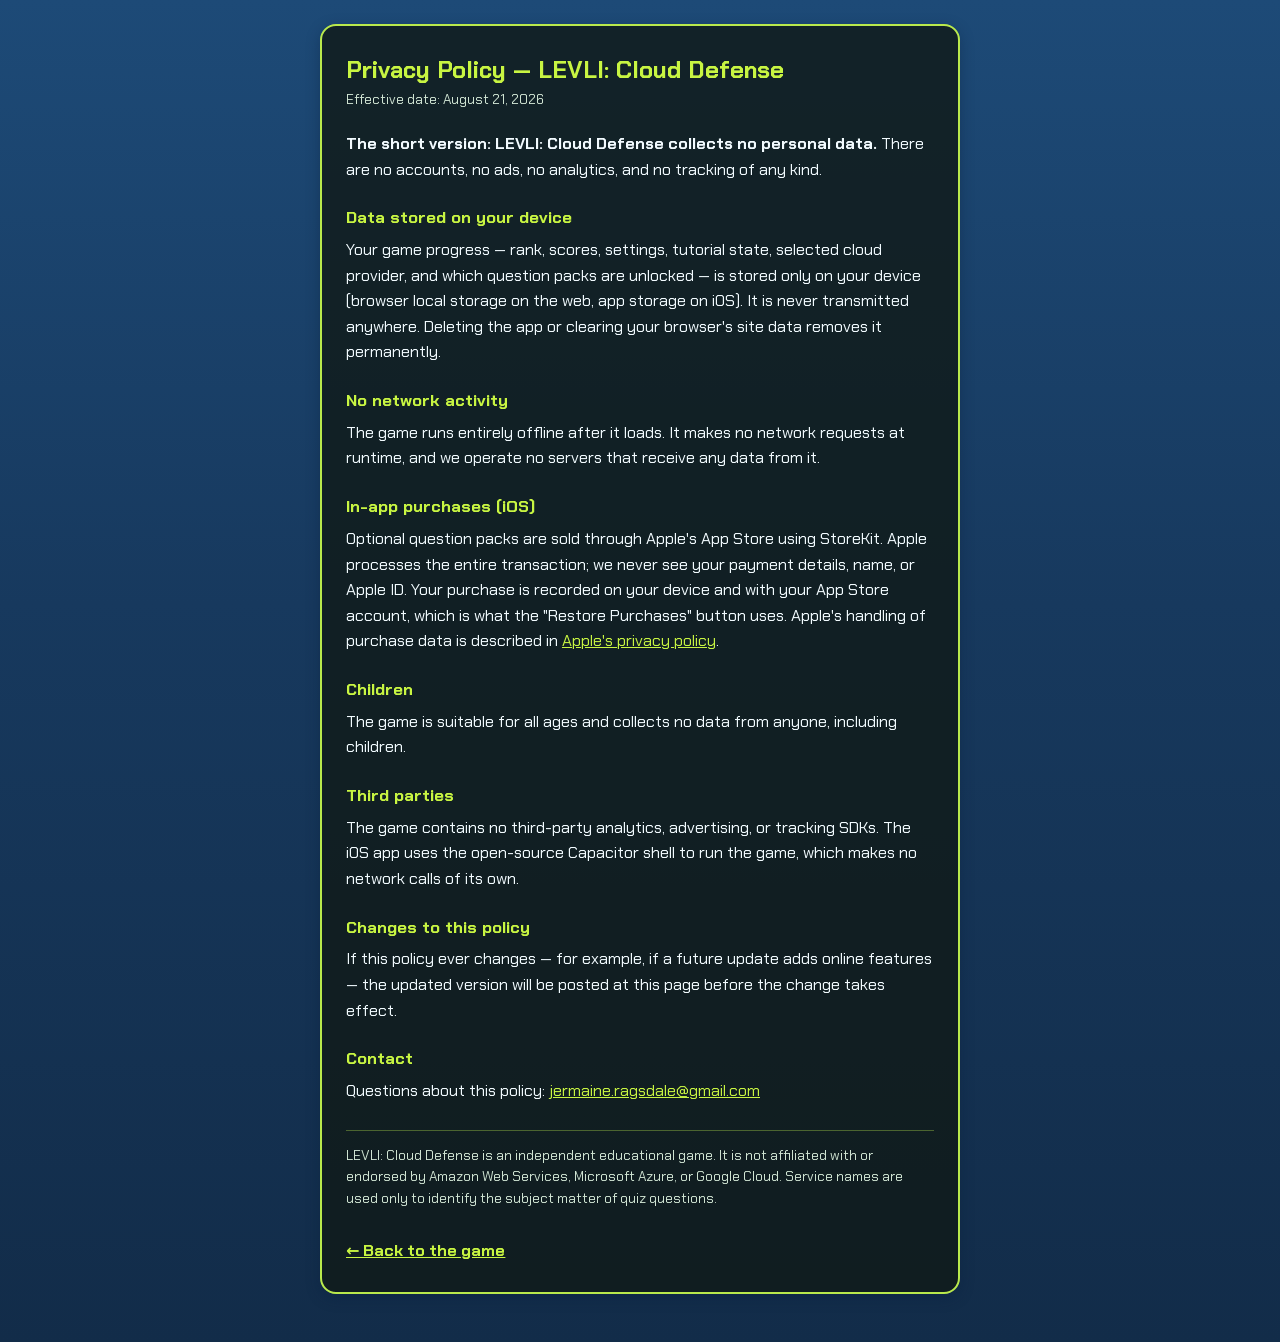
==== privacy.html @ ce09f36c "Deploy web build 2026-08-26_20:43" ====
<!doctype html>
<html lang="en">
  <head>
    <meta charset="UTF-8" />
    <meta name="viewport" content="width=device-width, initial-scale=1.0, viewport-fit=cover" />
    <meta name="theme-color" content="#17395e" />
    <meta
      name="description"
      content="Privacy policy for LEVLI: Cloud Defense. The game collects no personal data."
    />
    <link
      rel="icon"
      href="data:image/svg+xml,%3Csvg xmlns='http://www.w3.org/2000/svg' viewBox='0 0 100 100'%3E%3Cpath d='M50 4 L90 20 V52 C90 76 72 92 50 98 C28 92 10 76 10 52 V20 Z' fill='%23c8f542' stroke='%232c3440' stroke-width='6'/%3E%3C/svg%3E"
    />
    <title>Privacy Policy — LEVLI: Cloud Defense</title>
    <style>
      @font-face {
        font-family: 'Chakra Petch';
        font-weight: 400;
        font-style: normal;
        font-display: swap;
        src: url('./fonts/chakra-petch-400.woff2') format('woff2');
      }
      @font-face {
        font-family: 'Chakra Petch';
        font-weight: 700;
        font-style: normal;
        font-display: swap;
        src: url('./fonts/chakra-petch-700.woff2') format('woff2');
      }

      :root {
        --lime: #c8f542;
        --panel-dark: rgba(16, 26, 24, 0.82);
        --panel-border: #b9e94c;
        --hud-text: #f2fbff;
        --muted: #cfe3d2;
      }

      * {
        margin: 0;
        padding: 0;
        box-sizing: border-box;
      }

      body {
        background: #17395e;
        background-image: linear-gradient(180deg, #1d4a77 0%, #17395e 45%, #122c49 100%);
        min-height: 100vh;
        color: var(--hud-text);
        font-family: 'Chakra Petch', 'Avenir Next', 'Segoe UI', system-ui, sans-serif;
        line-height: 1.6;
        padding: 24px 16px calc(48px + env(safe-area-inset-bottom, 0px));
      }

      main {
        max-width: 640px;
        margin: 0 auto;
        background: var(--panel-dark);
        border: 2px solid var(--panel-border);
        border-radius: 16px;
        padding: 28px 24px;
        box-shadow: 0 4px 14px rgba(10, 30, 60, 0.35);
      }

      h1 {
        color: var(--lime);
        font-size: 1.5rem;
        line-height: 1.3;
        margin-bottom: 4px;
      }

      .effective {
        color: var(--muted);
        font-size: 0.85rem;
        margin-bottom: 20px;
      }

      h2 {
        color: var(--lime);
        font-size: 1.05rem;
        margin: 22px 0 6px;
      }

      p {
        margin-bottom: 10px;
      }

      ul {
        margin: 0 0 10px 22px;
      }

      li {
        margin-bottom: 4px;
      }

      a {
        color: var(--lime);
      }

      .disclaimer {
        margin-top: 26px;
        padding-top: 14px;
        border-top: 1px solid rgba(185, 233, 76, 0.35);
        color: var(--muted);
        font-size: 0.85rem;
      }

      .back {
        display: inline-block;
        margin-top: 18px;
        font-weight: 700;
      }
    </style>
  </head>
  <body>
    <main>
      <h1>Privacy Policy — LEVLI: Cloud Defense</h1>
      <p class="effective">Effective date: August 21, 2026</p>

      <p>
        <strong>The short version: LEVLI: Cloud Defense collects no personal data.</strong>
        There are no accounts, no ads, no analytics, and no tracking of any kind.
      </p>

      <h2>Data stored on your device</h2>
      <p>
        Your game progress — rank, scores, settings, tutorial state, selected cloud provider, and
        which question packs are unlocked — is stored only on your device (browser local storage on
        the web, app storage on iOS). It is never transmitted anywhere. Deleting the app or clearing
        your browser's site data removes it permanently.
      </p>

      <h2>No network activity</h2>
      <p>
        The game runs entirely offline after it loads. It makes no network requests at runtime, and
        we operate no servers that receive any data from it.
      </p>

      <h2>In-app purchases (iOS)</h2>
      <p>
        Optional question packs are sold through Apple's App Store using StoreKit. Apple processes
        the entire transaction; we never see your payment details, name, or Apple ID. Your purchase
        is recorded on your device and with your App Store account, which is what the "Restore
        Purchases" button uses. Apple's handling of purchase data is described in
        <a href="https://www.apple.com/legal/privacy/" rel="noopener">Apple's privacy policy</a>.
      </p>

      <h2>Children</h2>
      <p>
        The game is suitable for all ages and collects no data from anyone, including children.
      </p>

      <h2>Third parties</h2>
      <p>
        The game contains no third-party analytics, advertising, or tracking SDKs. The iOS app uses
        the open-source Capacitor shell to run the game, which makes no network calls of its own.
      </p>

      <h2>Changes to this policy</h2>
      <p>
        If this policy ever changes — for example, if a future update adds online features — the
        updated version will be posted at this page before the change takes effect.
      </p>

      <h2>Contact</h2>
      <p>
        Questions about this policy:
        <a href="mailto:jermaine.ragsdale@gmail.com">jermaine.ragsdale@gmail.com</a>
      </p>

      <p class="disclaimer">
        LEVLI: Cloud Defense is an independent educational game. It is not affiliated with or
        endorsed by Amazon Web Services, Microsoft Azure, or Google Cloud. Service names are used
        only to identify the subject matter of quiz questions.
      </p>

      <a class="back" href="./index.html">← Back to the game</a>
    </main>
  </body>
</html>
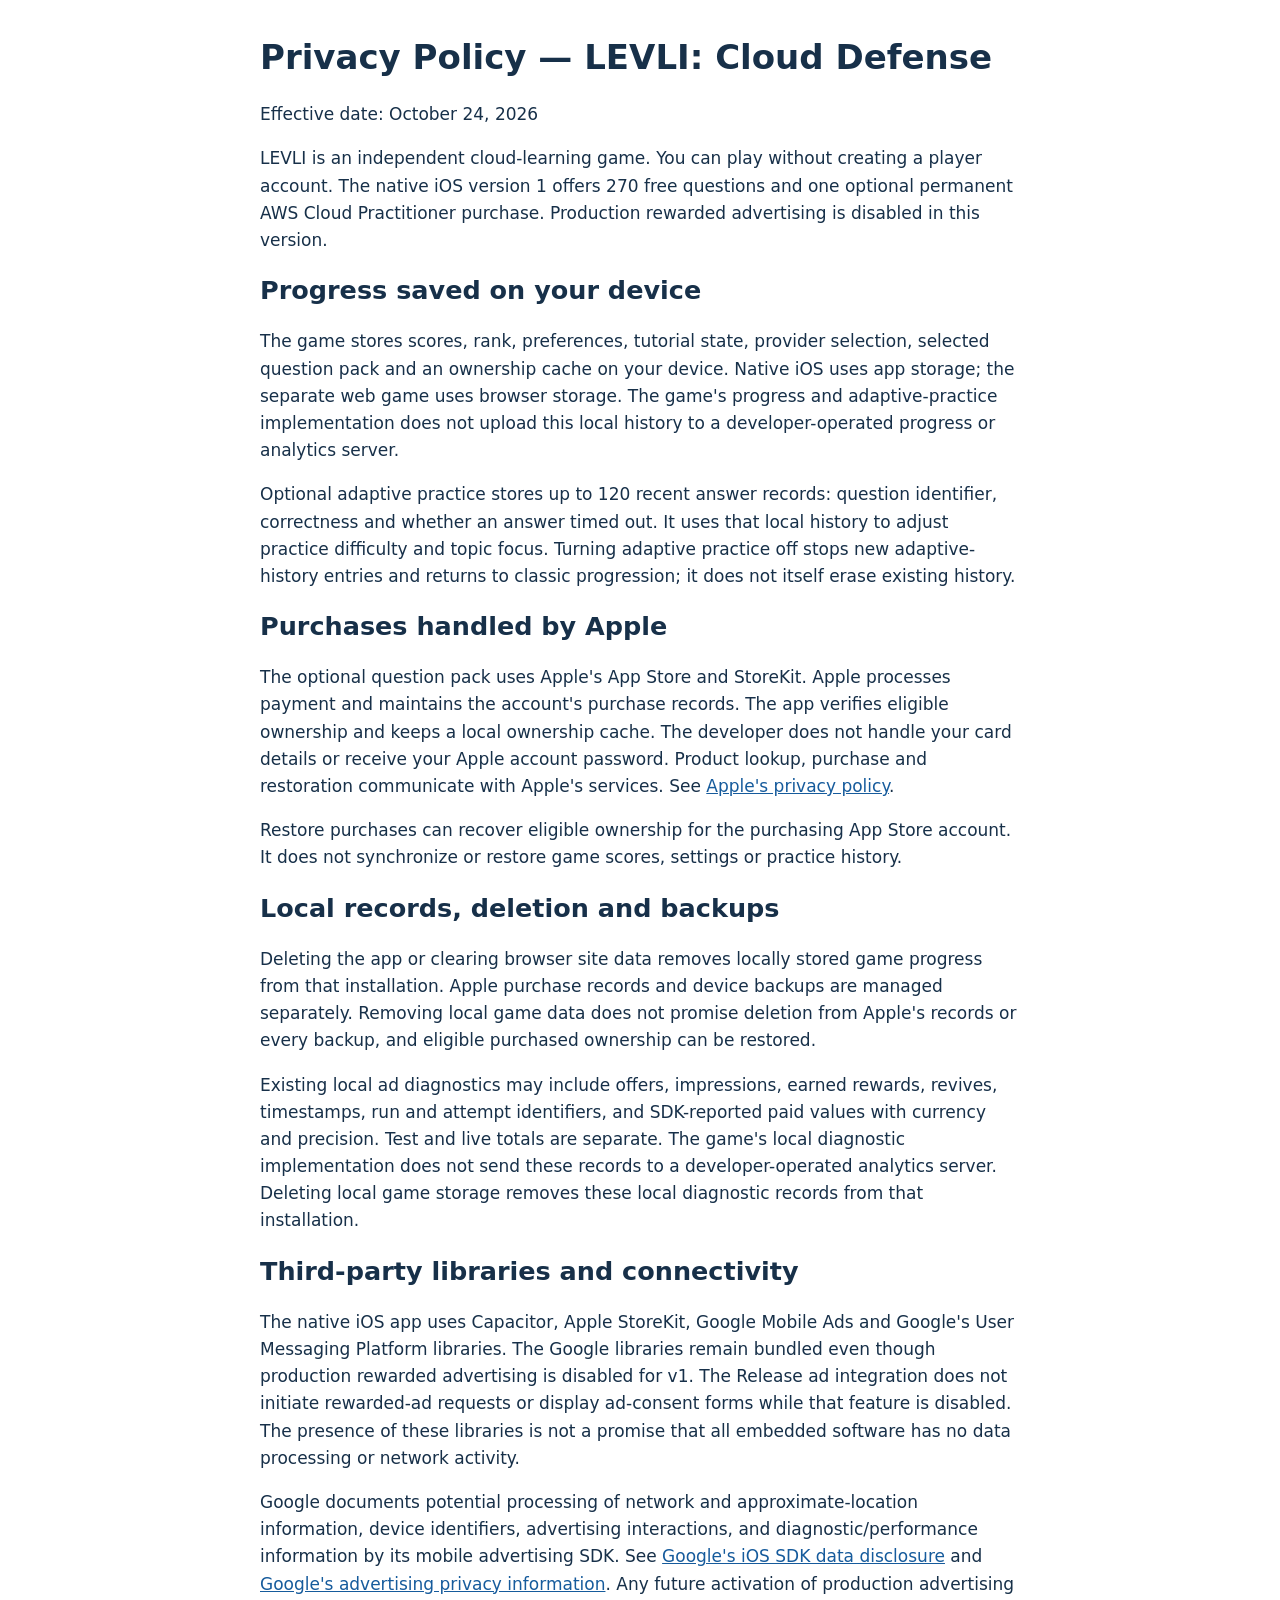
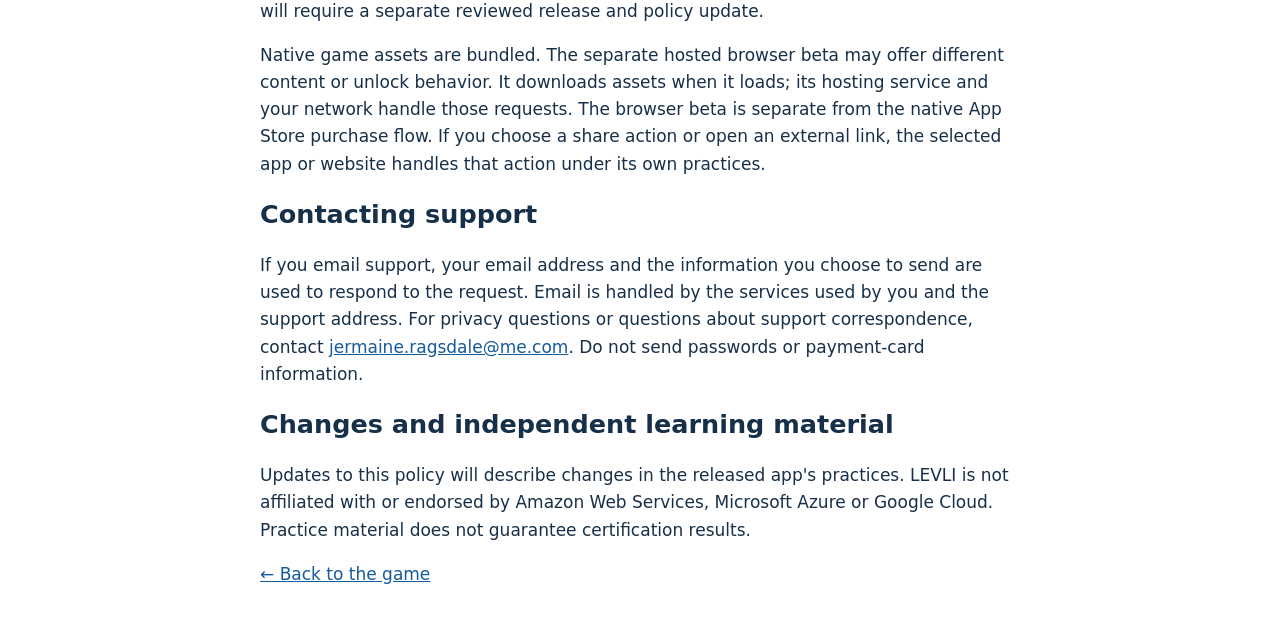
==== commit 3e2c7b76: "Update Levli privacy policy and add app support page" ====
--- a/privacy.html
+++ b/privacy.html
@@ -1,181 +1,26 @@
 <!doctype html>
-<html lang="en">
-  <head>
-    <meta charset="UTF-8" />
-    <meta name="viewport" content="width=device-width, initial-scale=1.0, viewport-fit=cover" />
-    <meta name="theme-color" content="#17395e" />
-    <meta
-      name="description"
-      content="Privacy policy for LEVLI: Cloud Defense. The game collects no personal data."
-    />
-    <link
-      rel="icon"
-      href="data:image/svg+xml,%3Csvg xmlns='http://www.w3.org/2000/svg' viewBox='0 0 100 100'%3E%3Cpath d='M50 4 L90 20 V52 C90 76 72 92 50 98 C28 92 10 76 10 52 V20 Z' fill='%23c8f542' stroke='%232c3440' stroke-width='6'/%3E%3C/svg%3E"
-    />
-    <title>Privacy Policy — LEVLI: Cloud Defense</title>
-    <style>
-      @font-face {
-        font-family: 'Chakra Petch';
-        font-weight: 400;
-        font-style: normal;
-        font-display: swap;
-        src: url('./fonts/chakra-petch-400.woff2') format('woff2');
-      }
-      @font-face {
-        font-family: 'Chakra Petch';
-        font-weight: 700;
-        font-style: normal;
-        font-display: swap;
-        src: url('./fonts/chakra-petch-700.woff2') format('woff2');
-      }
+<html lang="en"><head><meta charset="utf-8"><meta name="viewport" content="width=device-width,initial-scale=1"><title>Privacy Policy — LEVLI: Cloud Defense</title><style>body{font:17px/1.6 system-ui,sans-serif;margin:36px auto;padding:0 20px;max-width:760px;color:#173049}a{color:#165b9c}h1,h2{line-height:1.25}.draft{padding:14px;background:#fff2ce;border:1px solid #d2aa43}</style></head><body>
+<!-- Publication candidate; not published. -->
 
-      :root {
-        --lime: #c8f542;
-        --panel-dark: rgba(16, 26, 24, 0.82);
-        --panel-border: #b9e94c;
-        --hud-text: #f2fbff;
-        --muted: #cfe3d2;
-      }
-
-      * {
-        margin: 0;
-        padding: 0;
-        box-sizing: border-box;
-      }
-
-      body {
-        background: #17395e;
-        background-image: linear-gradient(180deg, #1d4a77 0%, #17395e 45%, #122c49 100%);
-        min-height: 100vh;
-        color: var(--hud-text);
-        font-family: 'Chakra Petch', 'Avenir Next', 'Segoe UI', system-ui, sans-serif;
-        line-height: 1.6;
-        padding: 24px 16px calc(48px + env(safe-area-inset-bottom, 0px));
-      }
-
-      main {
-        max-width: 640px;
-        margin: 0 auto;
-        background: var(--panel-dark);
-        border: 2px solid var(--panel-border);
-        border-radius: 16px;
-        padding: 28px 24px;
-        box-shadow: 0 4px 14px rgba(10, 30, 60, 0.35);
-      }
-
-      h1 {
-        color: var(--lime);
-        font-size: 1.5rem;
-        line-height: 1.3;
-        margin-bottom: 4px;
-      }
-
-      .effective {
-        color: var(--muted);
-        font-size: 0.85rem;
-        margin-bottom: 20px;
-      }
-
-      h2 {
-        color: var(--lime);
-        font-size: 1.05rem;
-        margin: 22px 0 6px;
-      }
-
-      p {
-        margin-bottom: 10px;
-      }
-
-      ul {
-        margin: 0 0 10px 22px;
-      }
-
-      li {
-        margin-bottom: 4px;
-      }
-
-      a {
-        color: var(--lime);
-      }
-
-      .disclaimer {
-        margin-top: 26px;
-        padding-top: 14px;
-        border-top: 1px solid rgba(185, 233, 76, 0.35);
-        color: var(--muted);
-        font-size: 0.85rem;
-      }
-
-      .back {
-        display: inline-block;
-        margin-top: 18px;
-        font-weight: 700;
-      }
-    </style>
-  </head>
-  <body>
-    <main>
-      <h1>Privacy Policy — LEVLI: Cloud Defense</h1>
-      <p class="effective">Effective date: August 21, 2026</p>
-
-      <p>
-        <strong>The short version: LEVLI: Cloud Defense collects no personal data.</strong>
-        There are no accounts, no ads, no analytics, and no tracking of any kind.
-      </p>
-
-      <h2>Data stored on your device</h2>
-      <p>
-        Your game progress — rank, scores, settings, tutorial state, selected cloud provider, and
-        which question packs are unlocked — is stored only on your device (browser local storage on
-        the web, app storage on iOS). It is never transmitted anywhere. Deleting the app or clearing
-        your browser's site data removes it permanently.
-      </p>
-
-      <h2>No network activity</h2>
-      <p>
-        The game runs entirely offline after it loads. It makes no network requests at runtime, and
-        we operate no servers that receive any data from it.
-      </p>
-
-      <h2>In-app purchases (iOS)</h2>
-      <p>
-        Optional question packs are sold through Apple's App Store using StoreKit. Apple processes
-        the entire transaction; we never see your payment details, name, or Apple ID. Your purchase
-        is recorded on your device and with your App Store account, which is what the "Restore
-        Purchases" button uses. Apple's handling of purchase data is described in
-        <a href="https://www.apple.com/legal/privacy/" rel="noopener">Apple's privacy policy</a>.
-      </p>
-
-      <h2>Children</h2>
-      <p>
-        The game is suitable for all ages and collects no data from anyone, including children.
-      </p>
-
-      <h2>Third parties</h2>
-      <p>
-        The game contains no third-party analytics, advertising, or tracking SDKs. The iOS app uses
-        the open-source Capacitor shell to run the game, which makes no network calls of its own.
-      </p>
-
-      <h2>Changes to this policy</h2>
-      <p>
-        If this policy ever changes — for example, if a future update adds online features — the
-        updated version will be posted at this page before the change takes effect.
-      </p>
-
-      <h2>Contact</h2>
-      <p>
-        Questions about this policy:
-        <a href="mailto:jermaine.ragsdale@gmail.com">jermaine.ragsdale@gmail.com</a>
-      </p>
-
-      <p class="disclaimer">
-        LEVLI: Cloud Defense is an independent educational game. It is not affiliated with or
-        endorsed by Amazon Web Services, Microsoft Azure, or Google Cloud. Service names are used
-        only to identify the subject matter of quiz questions.
-      </p>
-
-      <a class="back" href="./index.html">← Back to the game</a>
-    </main>
-  </body>
-</html>
+<h1>Privacy Policy — LEVLI: Cloud Defense</h1>
+<p>Effective date: October 24, 2026</p>
+<p>LEVLI is an independent cloud-learning game. You can play without creating a player account. The native iOS version 1 offers 270 free questions and one optional permanent AWS Cloud Practitioner purchase. Production rewarded advertising is disabled in this version.</p>
+<h2>Progress saved on your device</h2>
+<p>The game stores scores, rank, preferences, tutorial state, provider selection, selected question pack and an ownership cache on your device. Native iOS uses app storage; the separate web game uses browser storage. The game's progress and adaptive-practice implementation does not upload this local history to a developer-operated progress or analytics server.</p>
+<p>Optional adaptive practice stores up to 120 recent answer records: question identifier, correctness and whether an answer timed out. It uses that local history to adjust practice difficulty and topic focus. Turning adaptive practice off stops new adaptive-history entries and returns to classic progression; it does not itself erase existing history.</p>
+<h2>Purchases handled by Apple</h2>
+<p>The optional question pack uses Apple's App Store and StoreKit. Apple processes payment and maintains the account's purchase records. The app verifies eligible ownership and keeps a local ownership cache. The developer does not handle your card details or receive your Apple account password. Product lookup, purchase and restoration communicate with Apple's services. See <a href="https://www.apple.com/legal/privacy/" rel="noopener">Apple's privacy policy</a>.</p>
+<p>Restore purchases can recover eligible ownership for the purchasing App Store account. It does not synchronize or restore game scores, settings or practice history.</p>
+<h2>Local records, deletion and backups</h2>
+<p>Deleting the app or clearing browser site data removes locally stored game progress from that installation. Apple purchase records and device backups are managed separately. Removing local game data does not promise deletion from Apple's records or every backup, and eligible purchased ownership can be restored.</p>
+<p>Existing local ad diagnostics may include offers, impressions, earned rewards, revives, timestamps, run and attempt identifiers, and SDK-reported paid values with currency and precision. Test and live totals are separate. The game's local diagnostic implementation does not send these records to a developer-operated analytics server. Deleting local game storage removes these local diagnostic records from that installation.</p>
+<h2>Third-party libraries and connectivity</h2>
+<p>The native iOS app uses Capacitor, Apple StoreKit, Google Mobile Ads and Google's User Messaging Platform libraries. The Google libraries remain bundled even though production rewarded advertising is disabled for v1. The Release ad integration does not initiate rewarded-ad requests or display ad-consent forms while that feature is disabled. The presence of these libraries is not a promise that all embedded software has no data processing or network activity.</p>
+<p>Google documents potential processing of network and approximate-location information, device identifiers, advertising interactions, and diagnostic/performance information by its mobile advertising SDK. See <a href="https://developers.google.com/admob/ios/privacy/data-disclosure" rel="noopener">Google's iOS SDK data disclosure</a> and <a href="https://policies.google.com/technologies/ads" rel="noopener">Google's advertising privacy information</a>. Any future activation of production advertising will require a separate reviewed release and policy update.</p>
+<p>Native game assets are bundled. The separate hosted browser beta may offer different content or unlock behavior. It downloads assets when it loads; its hosting service and your network handle those requests. The browser beta is separate from the native App Store purchase flow. If you choose a share action or open an external link, the selected app or website handles that action under its own practices.</p>
+<h2>Contacting support</h2>
+<p>If you email support, your email address and the information you choose to send are used to respond to the request. Email is handled by the services used by you and the support address. For privacy questions or questions about support correspondence, contact <a href="mailto:jermaine.ragsdale@me.com">jermaine.ragsdale@me.com</a>. Do not send passwords or payment-card information.</p>
+<h2>Changes and independent learning material</h2>
+<p>Updates to this policy will describe changes in the released app's practices. LEVLI is not affiliated with or endorsed by Amazon Web Services, Microsoft Azure or Google Cloud. Practice material does not guarantee certification results.</p>
+<p><a class="back" href="./index.html">← Back to the game</a></p>
+</body></html>
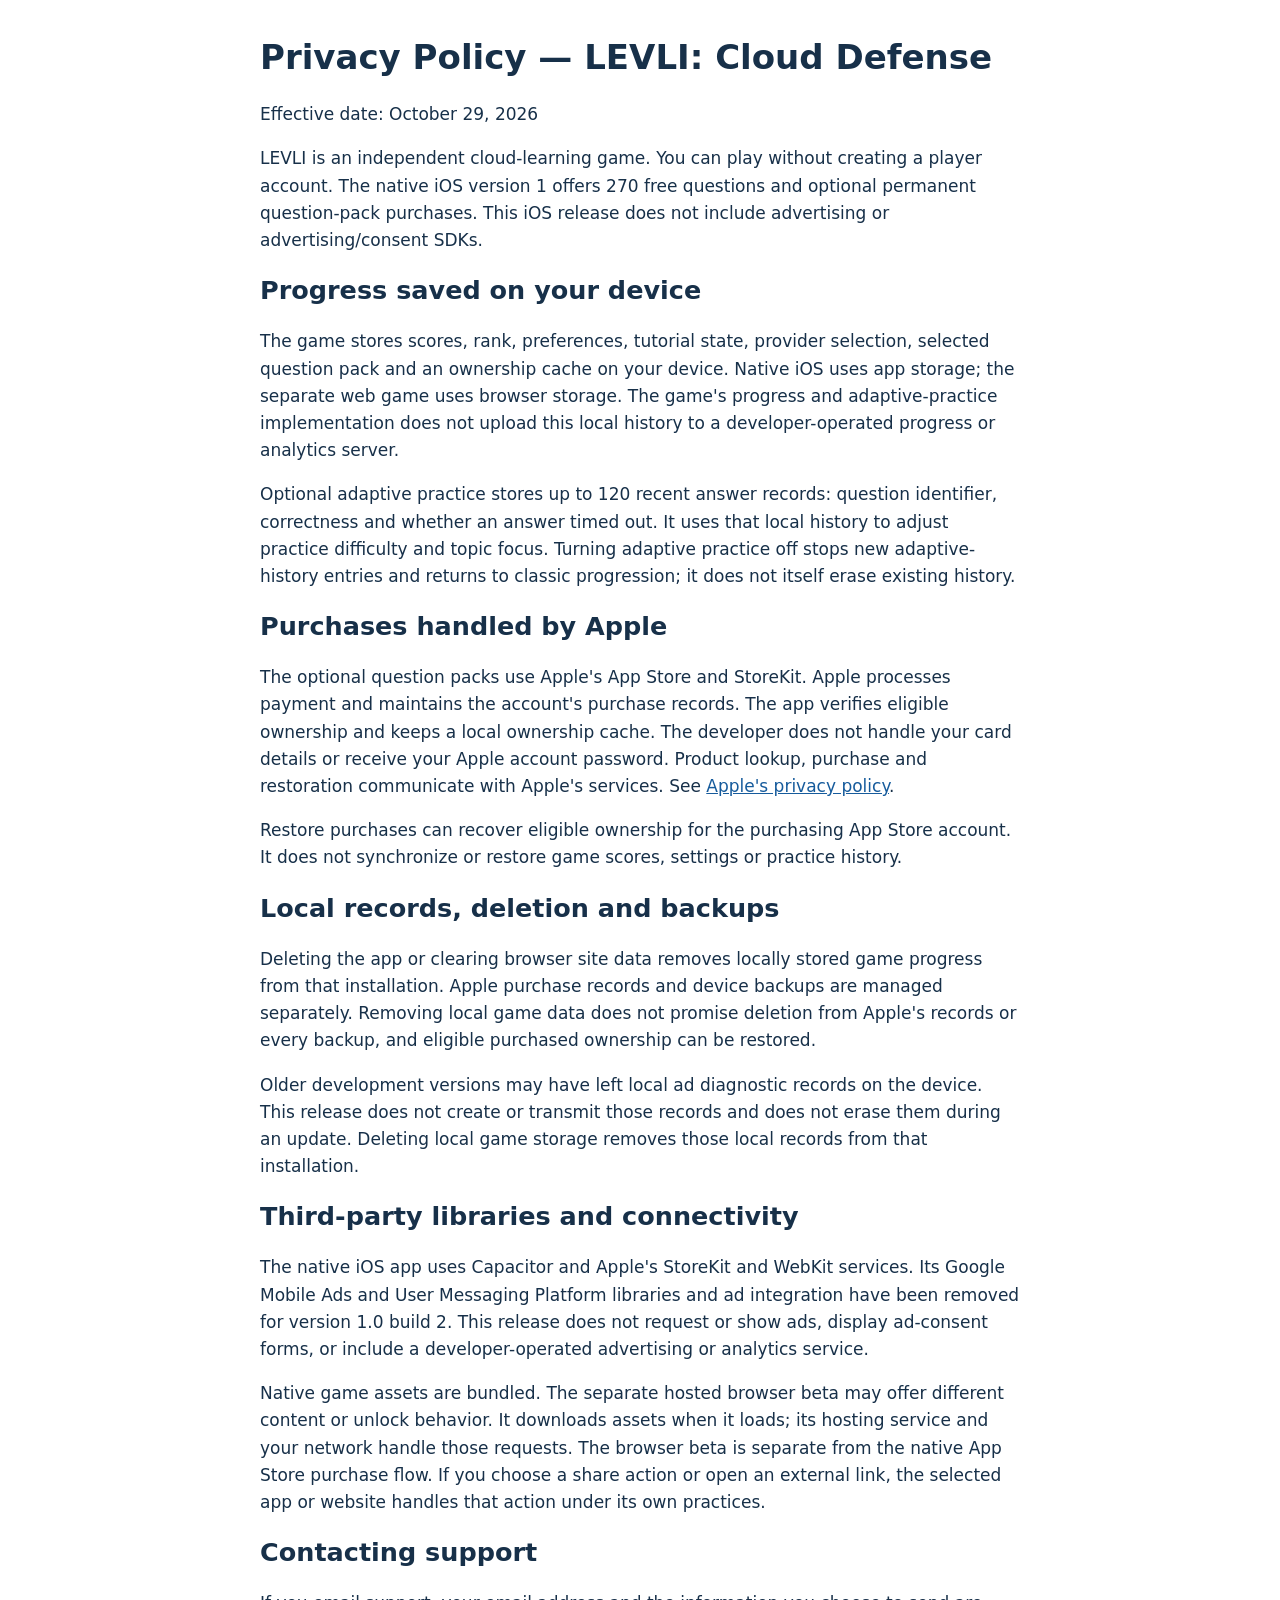
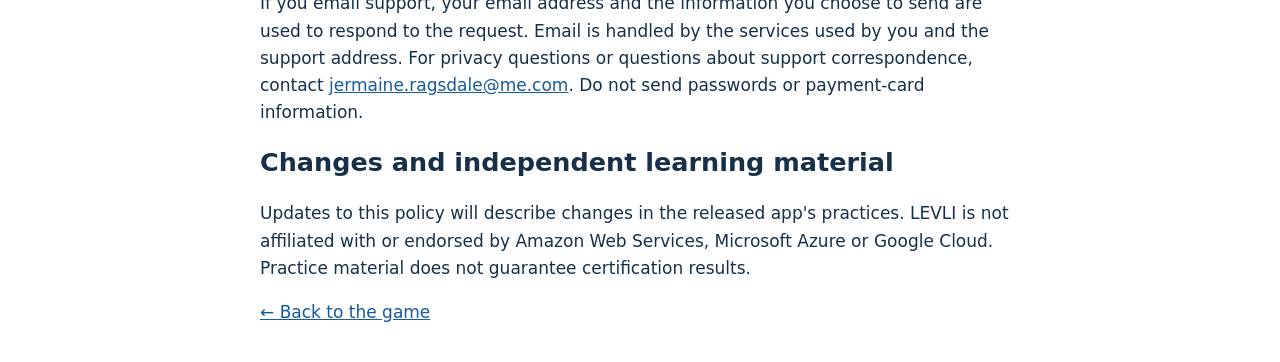
==== commit f89cd277: "Update Levli privacy and support for the three-pack iOS release" ====
--- a/privacy.html
+++ b/privacy.html
@@ -3,20 +3,19 @@
 <!-- Publication candidate; not published. -->
 
 <h1>Privacy Policy — LEVLI: Cloud Defense</h1>
-<p>Effective date: October 24, 2026</p>
-<p>LEVLI is an independent cloud-learning game. You can play without creating a player account. The native iOS version 1 offers 270 free questions and one optional permanent AWS Cloud Practitioner purchase. Production rewarded advertising is disabled in this version.</p>
+<p>Effective date: October 29, 2026</p>
+<p>LEVLI is an independent cloud-learning game. You can play without creating a player account. The native iOS version 1 offers 270 free questions and optional permanent question-pack purchases. This iOS release does not include advertising or advertising/consent SDKs.</p>
 <h2>Progress saved on your device</h2>
 <p>The game stores scores, rank, preferences, tutorial state, provider selection, selected question pack and an ownership cache on your device. Native iOS uses app storage; the separate web game uses browser storage. The game's progress and adaptive-practice implementation does not upload this local history to a developer-operated progress or analytics server.</p>
 <p>Optional adaptive practice stores up to 120 recent answer records: question identifier, correctness and whether an answer timed out. It uses that local history to adjust practice difficulty and topic focus. Turning adaptive practice off stops new adaptive-history entries and returns to classic progression; it does not itself erase existing history.</p>
 <h2>Purchases handled by Apple</h2>
-<p>The optional question pack uses Apple's App Store and StoreKit. Apple processes payment and maintains the account's purchase records. The app verifies eligible ownership and keeps a local ownership cache. The developer does not handle your card details or receive your Apple account password. Product lookup, purchase and restoration communicate with Apple's services. See <a href="https://www.apple.com/legal/privacy/" rel="noopener">Apple's privacy policy</a>.</p>
+<p>The optional question packs use Apple's App Store and StoreKit. Apple processes payment and maintains the account's purchase records. The app verifies eligible ownership and keeps a local ownership cache. The developer does not handle your card details or receive your Apple account password. Product lookup, purchase and restoration communicate with Apple's services. See <a href="https://www.apple.com/legal/privacy/" rel="noopener">Apple's privacy policy</a>.</p>
 <p>Restore purchases can recover eligible ownership for the purchasing App Store account. It does not synchronize or restore game scores, settings or practice history.</p>
 <h2>Local records, deletion and backups</h2>
 <p>Deleting the app or clearing browser site data removes locally stored game progress from that installation. Apple purchase records and device backups are managed separately. Removing local game data does not promise deletion from Apple's records or every backup, and eligible purchased ownership can be restored.</p>
-<p>Existing local ad diagnostics may include offers, impressions, earned rewards, revives, timestamps, run and attempt identifiers, and SDK-reported paid values with currency and precision. Test and live totals are separate. The game's local diagnostic implementation does not send these records to a developer-operated analytics server. Deleting local game storage removes these local diagnostic records from that installation.</p>
+<p>Older development versions may have left local ad diagnostic records on the device. This release does not create or transmit those records and does not erase them during an update. Deleting local game storage removes those local records from that installation.</p>
 <h2>Third-party libraries and connectivity</h2>
-<p>The native iOS app uses Capacitor, Apple StoreKit, Google Mobile Ads and Google's User Messaging Platform libraries. The Google libraries remain bundled even though production rewarded advertising is disabled for v1. The Release ad integration does not initiate rewarded-ad requests or display ad-consent forms while that feature is disabled. The presence of these libraries is not a promise that all embedded software has no data processing or network activity.</p>
-<p>Google documents potential processing of network and approximate-location information, device identifiers, advertising interactions, and diagnostic/performance information by its mobile advertising SDK. See <a href="https://developers.google.com/admob/ios/privacy/data-disclosure" rel="noopener">Google's iOS SDK data disclosure</a> and <a href="https://policies.google.com/technologies/ads" rel="noopener">Google's advertising privacy information</a>. Any future activation of production advertising will require a separate reviewed release and policy update.</p>
+<p>The native iOS app uses Capacitor and Apple's StoreKit and WebKit services. Its Google Mobile Ads and User Messaging Platform libraries and ad integration have been removed for version 1.0 build 2. This release does not request or show ads, display ad-consent forms, or include a developer-operated advertising or analytics service.</p>
 <p>Native game assets are bundled. The separate hosted browser beta may offer different content or unlock behavior. It downloads assets when it loads; its hosting service and your network handle those requests. The browser beta is separate from the native App Store purchase flow. If you choose a share action or open an external link, the selected app or website handles that action under its own practices.</p>
 <h2>Contacting support</h2>
 <p>If you email support, your email address and the information you choose to send are used to respond to the request. Email is handled by the services used by you and the support address. For privacy questions or questions about support correspondence, contact <a href="mailto:jermaine.ragsdale@me.com">jermaine.ragsdale@me.com</a>. Do not send passwords or payment-card information.</p>
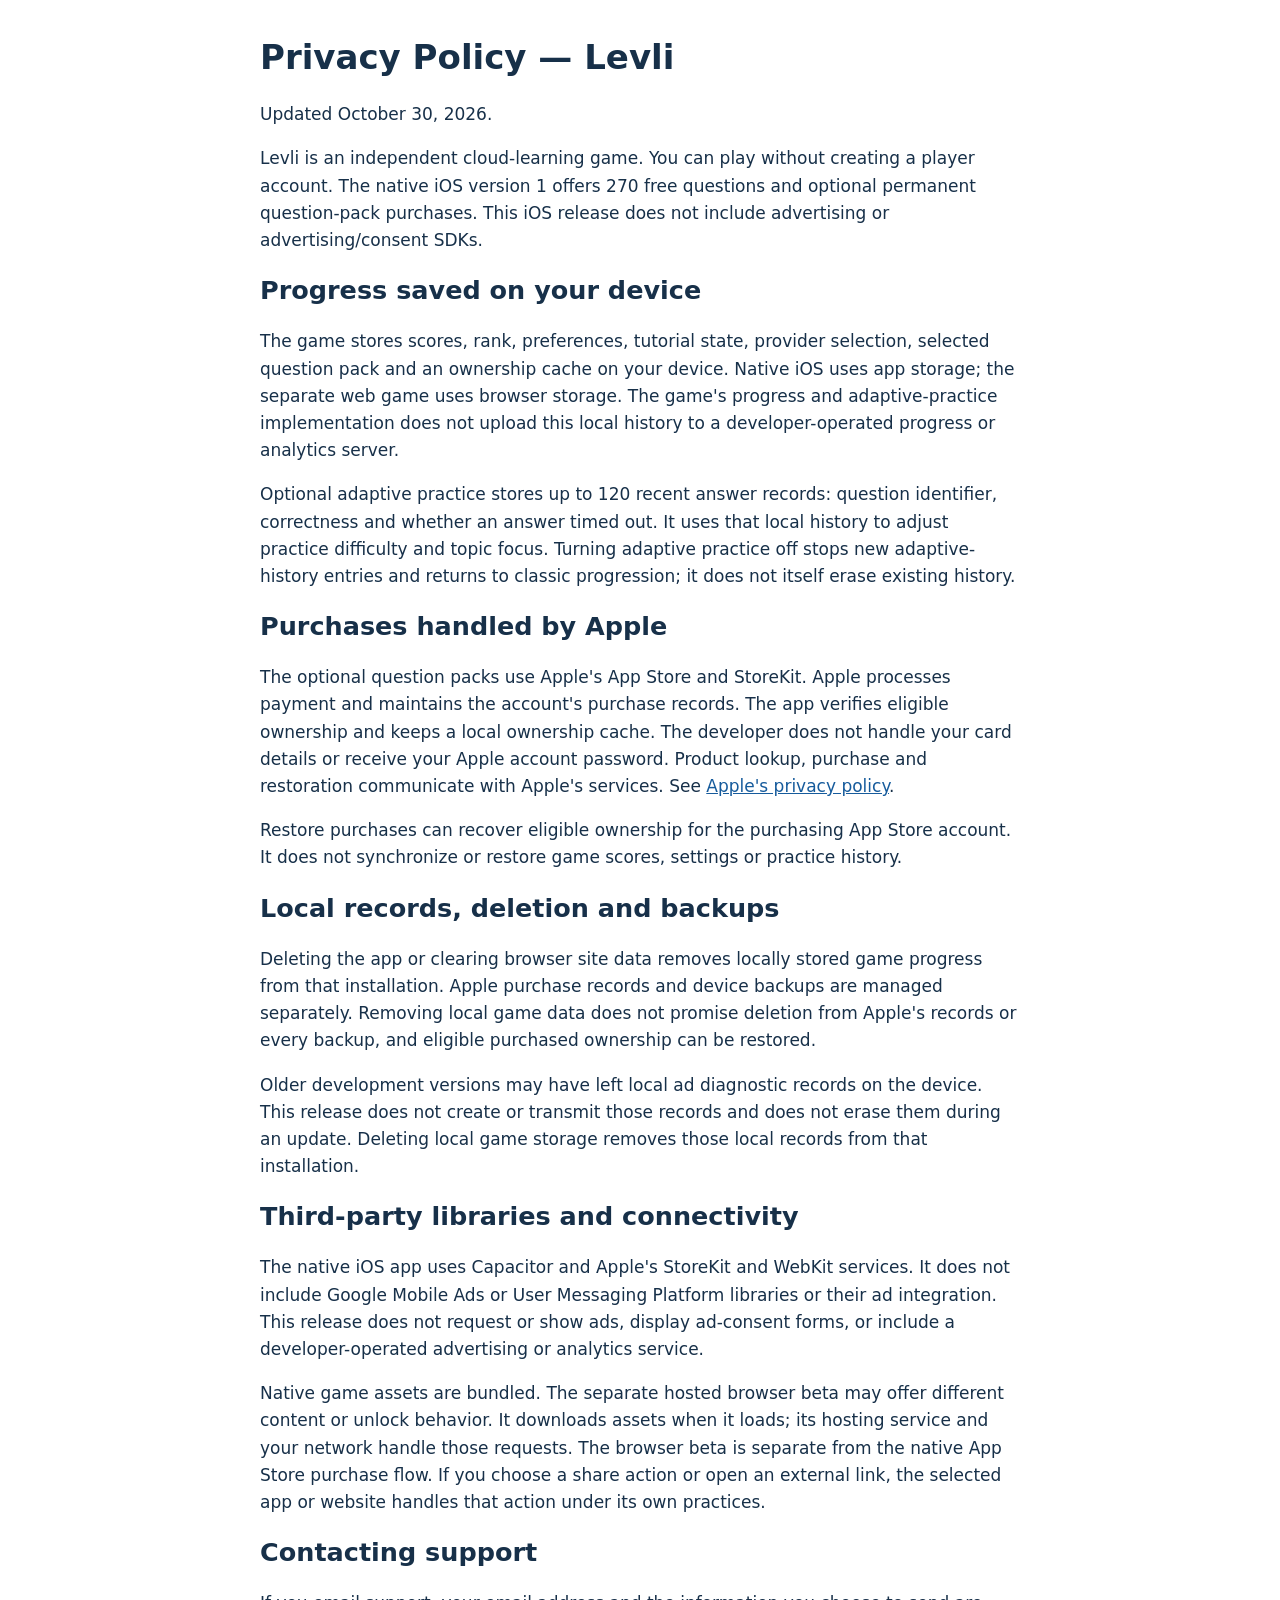
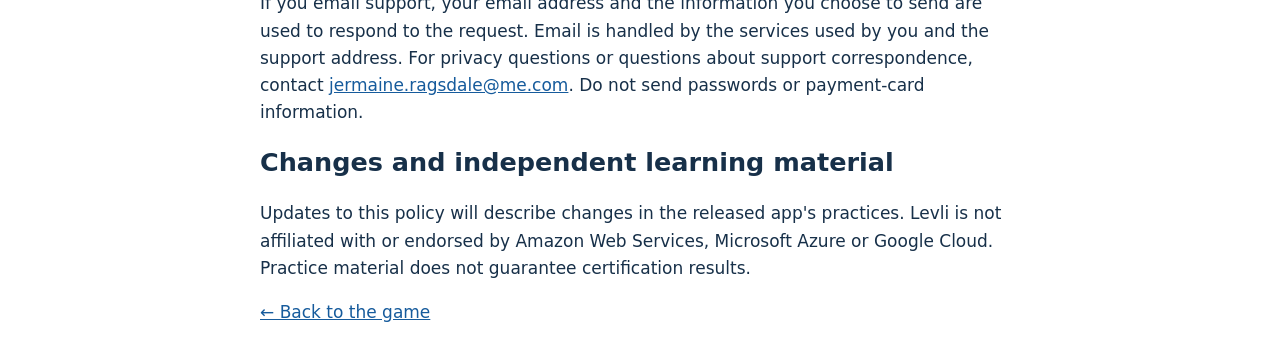
==== commit 6e871dbd: "Correct Levli support for Fundamentals and Digital Leader packs" ====
--- a/privacy.html
+++ b/privacy.html
@@ -1,10 +1,9 @@
 <!doctype html>
-<html lang="en"><head><meta charset="utf-8"><meta name="viewport" content="width=device-width,initial-scale=1"><title>Privacy Policy — LEVLI: Cloud Defense</title><style>body{font:17px/1.6 system-ui,sans-serif;margin:36px auto;padding:0 20px;max-width:760px;color:#173049}a{color:#165b9c}h1,h2{line-height:1.25}.draft{padding:14px;background:#fff2ce;border:1px solid #d2aa43}</style></head><body>
-<!-- Publication candidate; not published. -->
-
-<h1>Privacy Policy — LEVLI: Cloud Defense</h1>
-<p>Effective date: October 29, 2026</p>
-<p>LEVLI is an independent cloud-learning game. You can play without creating a player account. The native iOS version 1 offers 270 free questions and optional permanent question-pack purchases. This iOS release does not include advertising or advertising/consent SDKs.</p>
+<html lang="en"><head><meta charset="utf-8"><meta name="viewport" content="width=device-width,initial-scale=1"><title>Privacy Policy — Levli</title><style>body{font:17px/1.6 system-ui,sans-serif;margin:36px auto;padding:0 20px;max-width:760px;color:#173049}a{color:#165b9c}h1,h2{line-height:1.25}.draft{padding:14px;background:#fff2ce;border:1px solid #d2aa43}</style></head><body>
+<!-- Approved correction published October 30, 2026. -->
+<h1>Privacy Policy — Levli</h1>
+<p>Updated October 30, 2026.</p>
+<p>Levli is an independent cloud-learning game. You can play without creating a player account. The native iOS version 1 offers 270 free questions and optional permanent question-pack purchases. This iOS release does not include advertising or advertising/consent SDKs.</p>
 <h2>Progress saved on your device</h2>
 <p>The game stores scores, rank, preferences, tutorial state, provider selection, selected question pack and an ownership cache on your device. Native iOS uses app storage; the separate web game uses browser storage. The game's progress and adaptive-practice implementation does not upload this local history to a developer-operated progress or analytics server.</p>
 <p>Optional adaptive practice stores up to 120 recent answer records: question identifier, correctness and whether an answer timed out. It uses that local history to adjust practice difficulty and topic focus. Turning adaptive practice off stops new adaptive-history entries and returns to classic progression; it does not itself erase existing history.</p>
@@ -15,11 +14,11 @@
 <p>Deleting the app or clearing browser site data removes locally stored game progress from that installation. Apple purchase records and device backups are managed separately. Removing local game data does not promise deletion from Apple's records or every backup, and eligible purchased ownership can be restored.</p>
 <p>Older development versions may have left local ad diagnostic records on the device. This release does not create or transmit those records and does not erase them during an update. Deleting local game storage removes those local records from that installation.</p>
 <h2>Third-party libraries and connectivity</h2>
-<p>The native iOS app uses Capacitor and Apple's StoreKit and WebKit services. Its Google Mobile Ads and User Messaging Platform libraries and ad integration have been removed for version 1.0 build 2. This release does not request or show ads, display ad-consent forms, or include a developer-operated advertising or analytics service.</p>
+<p>The native iOS app uses Capacitor and Apple's StoreKit and WebKit services. It does not include Google Mobile Ads or User Messaging Platform libraries or their ad integration. This release does not request or show ads, display ad-consent forms, or include a developer-operated advertising or analytics service.</p>
 <p>Native game assets are bundled. The separate hosted browser beta may offer different content or unlock behavior. It downloads assets when it loads; its hosting service and your network handle those requests. The browser beta is separate from the native App Store purchase flow. If you choose a share action or open an external link, the selected app or website handles that action under its own practices.</p>
 <h2>Contacting support</h2>
 <p>If you email support, your email address and the information you choose to send are used to respond to the request. Email is handled by the services used by you and the support address. For privacy questions or questions about support correspondence, contact <a href="mailto:jermaine.ragsdale@me.com">jermaine.ragsdale@me.com</a>. Do not send passwords or payment-card information.</p>
 <h2>Changes and independent learning material</h2>
-<p>Updates to this policy will describe changes in the released app's practices. LEVLI is not affiliated with or endorsed by Amazon Web Services, Microsoft Azure or Google Cloud. Practice material does not guarantee certification results.</p>
+<p>Updates to this policy will describe changes in the released app's practices. Levli is not affiliated with or endorsed by Amazon Web Services, Microsoft Azure or Google Cloud. Practice material does not guarantee certification results.</p>
 <p><a class="back" href="./index.html">← Back to the game</a></p>
 </body></html>
